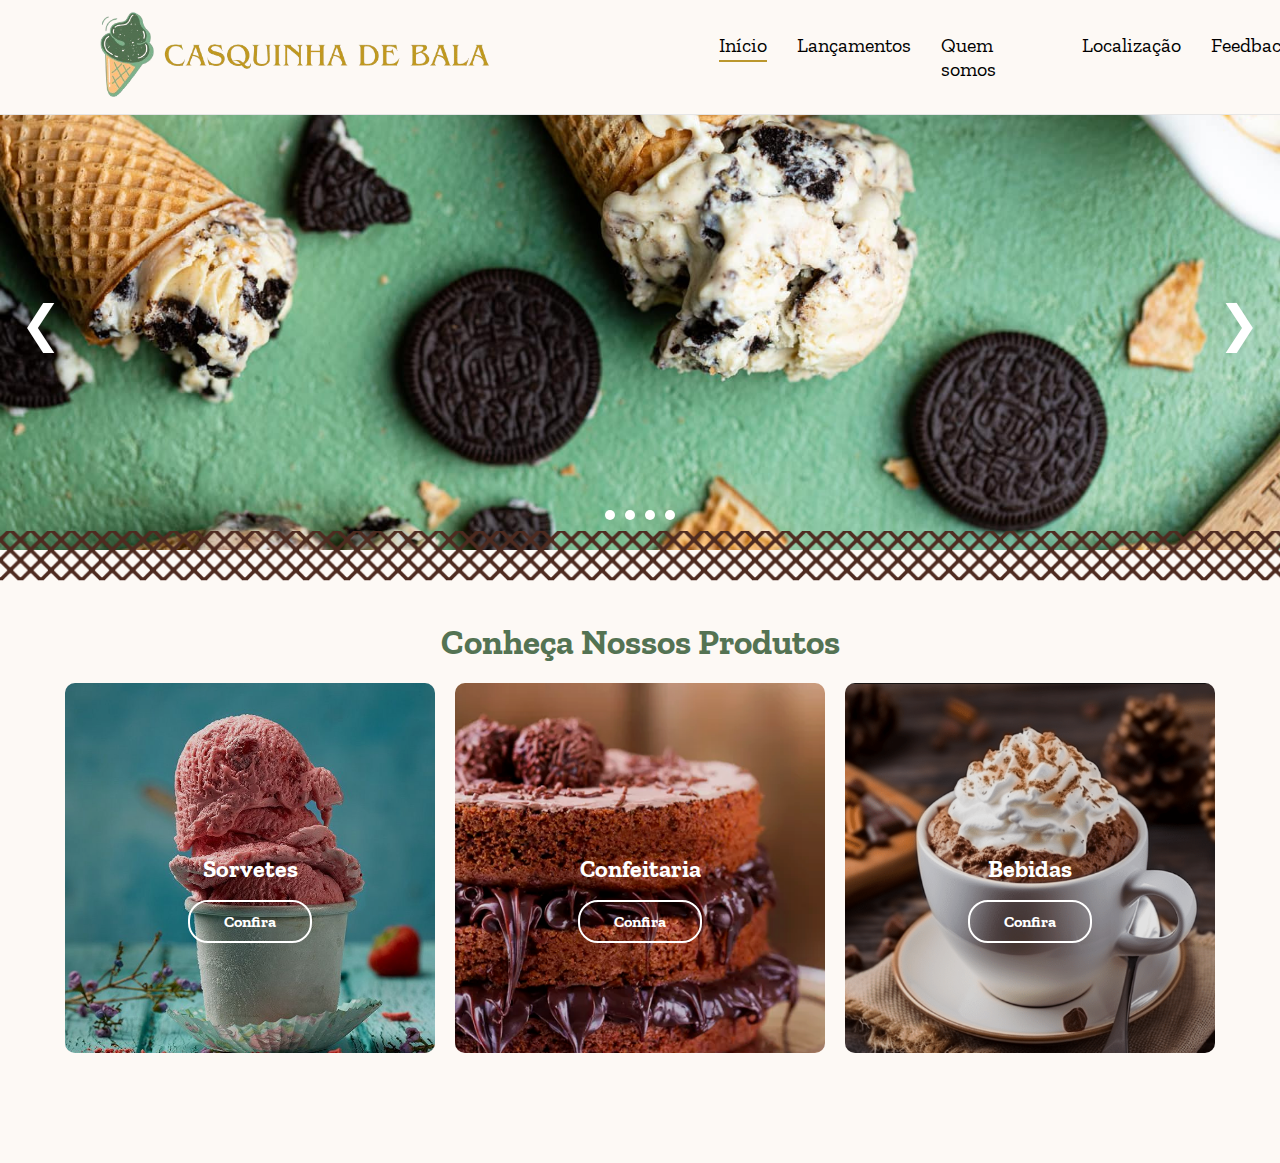
==== index.html @ 581b697e "Fiz uma sessão para nossa página" ====
<!DOCTYPE html>
<html lang="en">
<head>
    <meta charset="UTF-8">
    <meta name="viewport" content="width=device-width, initial-scale=1.0">
    <title>Casquinha de Bala Sorveteria e Confeitaria</title>
    <link rel="stylesheet" href="styles.css">
    <link rel="preconnect" href="https://fonts.googleapis.com">
<link rel="preconnect" href="https://fonts.gstatic.com" crossorigin>
<link href="https://fonts.googleapis.com/css2?family=Alfa+Slab+One&family=Spicy+Rice&display=swap" rel="stylesheet">
<link rel="preconnect" href="https://fonts.googleapis.com">
<link rel="preconnect" href="https://fonts.gstatic.com" crossorigin>
<link href="https://fonts.googleapis.com/css2?family=Zilla+Slab:ital,wght@0,300;0,400;0,500;0,600;0,700;1,300;1,400;1,500;1,600;1,700&display=swap" rel="stylesheet">
<link rel="icon" href="./Imagens/Logo/Logo.png" type="image/x-icon">
</head>
<body>
    <header class="header">
        <a href="index.html" class="logo">
            <img src="./Imagens/Header/LogoHeader.png" alt="Logo da Loja">
        </a>
        <div class="nav-container">
            <ul class="nav-bar">
                <li><a href="index.html">Início</a></li>
                <li><a href="#">Lançamentos</a></li>
                <li><a href="#">Quem somos</a></li>
                <li><a href="#">Localização</a></li>
                <li><a href="#">Feedbacks</a></li>
            </ul>
        </div>
    </header>
    <main>
        <section class="carousel-container">
            <button class="carousel-button prev">&#10094;</button>
            <div class="carousel">
                <div class="carousel-slides">
                    <a href="pagina1.html" class="carousel-slide">
                        <img src="./Imagens/Carrosel/Slide1.png" alt="Promoção 1">
                    </a>
                    <a href="pagina2.html" class="carousel-slide">
                        <img src="./Imagens/Carrosel/Slide2.jpg" alt="Promoção 2">
                    </a>
                    <a href="pagina3.html" class="carousel-slide">
                        <img src="./Imagens/Carrosel/Slide3.jpg" alt="Promoção 3">
                    </a>
                    <a href="pagina4.html" class="carousel-slide">
                        <img src="./Imagens/Carrosel/Slide4.jpg" alt="Promoção 4">
                    </a>
                </div>
            </div>
            <button class="carousel-button next">&#10095;</button>
            <div class="carousel-indicators">
                <span class="indicator" data-slide="0"></span>
                <span class="indicator" data-slide="1"></span>
                <span class="indicator" data-slide="2"></span>
                <span class="indicator" data-slide="3"></span>
            </div>
        </section>
        <div class="overlay-image">
            <img src="./Imagens/Carrosel/ShapeCarrosel.png" alt="Imagem sobreposta">
        </div>
        <section class="products-section">
            <h2>Conheça Nossos Produtos</h2>
            <div class="products-container">
                <div class="product-item">
                    <img src="./Imagens/Produtos/Sorvetes.jpg" alt="Produto 1">
                    <div class="product-text">Sorvetes</div>
                    <a href="#" class="product-button">Confira</a>
                </div>
                <div class="product-item">
                    <img src="./Imagens/Produtos/Confeitaria.png" alt="Produto 2">
                    <div class="product-text">Confeitaria</div>
                    <a href="#" class="product-button">Confira</a>
                </div>
                <div class="product-item">
                    <img src="./Imagens/Produtos/Bebidas.png" alt="Produto 3">
                    <div class="product-text">Bebidas</div>
                    <a href="#" class="product-button">Confira</a>
                </div>
            </div>
        </section>
    </main>
    <script src="script.js"></script>
</body>
</html>
---- styles.css ----
body {
    margin: 0;
    background-color: #FDF9F5;
}

.header {
    display: flex;
    align-items: center;
    padding: 10px 20px;
    background-color: #FDF9F5;
    position: fixed;
    top: 0;
    left: 0;
    width: 100%;
    z-index: 1000;
    border-bottom:solid #e6e6e6 1px;
}

.header .logo {
    flex: 0 0 auto;
    margin-left: 80px;
}

.header .logo img {
    height: 90px;
    width: auto;
}

.nav-container {
    flex: 1;
    display: flex;
    margin-left: 200px;
}

.nav-bar {
    display: flex;
    list-style: none;
    margin: 0;
    padding: 0;
}

.nav-bar li {
    margin-left: 30px;
    position: relative;
}

.nav-bar a {
    color: #000000;
    text-decoration: none;
    font-size: 20px;
    position: relative;
    font-family: "Zilla Slab", serif;
    font-weight: 400;
}

.nav-bar a::after {
    content: '';
    display: block;
    width: 100%;
    height: 2px;
    background-color:#bb972d;
    position: absolute;
    bottom: -5px;
    left: 0;
    transform: scaleX(0);
    transition: transform 0.3s ease-in-out;
    
}

.nav-bar a:hover::after {
    transform: scaleX(1);
}

.nav-bar a.active::after {
    transform: scaleX(1);
}
.carousel-container {
    position: relative;
    width: 100vw;
    max-width: 100%;
    overflow: hidden;
    margin-top: 20px;
    height: 530px;
}

.carousel {
    width: 100%;
    height: 100%;
    position: relative;
    overflow: hidden;
}

.carousel-slides {
    display: flex;
    transition: transform 0.5s ease-in-out;
    height: 100%;
}

.carousel-slide {
    flex: 0 0 100%;
    height: 100%;
    position: relative;
}

.carousel-slide img {
    width: 100%;
    height: 100%;
    object-fit: cover;
    display: block;
}

.carousel-button {
    position: absolute;
    top: 50%;
    background-color: rgba(0, 0, 0, 0.0);
    color: white;
    border: none;
    padding: 10px;
    cursor: pointer;
    font-size: 50px;
    z-index: 10;
}

.prev {
    left: 10px;
}

.next {
    right: 10px;
}

.carousel-indicators {
    position: absolute;
    bottom: 30px;
    left: 50%;
    transform: translateX(-50%);
    display: flex;
    gap: 10px;
}

.indicator {
    display: inline-block;
    width: 10px;
    height: 10px;
    background-color: #ffffff;
    border-radius: 50%;
    cursor: pointer;
}

.indicator.active {
    background-color: #717171;
}

.overlay-image {
    position: relative;
    margin-top: -19px;
    height: 50px;
    max-height: 100%;
    overflow: hidden;
    z-index: 5;
}

.overlay-image img {
    width: auto;
    height: 100%;
    object-fit: cover;
}

.products-section {
    text-align: center;
    font-family: "Zilla Slab", serif;
    font-weight: 700;
    color: #547353;
}

.products-section h2 {
    font-size: 35px;
    margin-bottom: 20px;
    margin-top: 40px;
}

.products-container {
    display: flex;
    justify-content: center;
    gap: 20px;
    margin-bottom: 110px;
}

.product-item {
    position: relative;
    width: 370px;
    height: 370px;
    border-radius: 10px;
    overflow: hidden;
}

.product-item img {
    width: 100%;
    height: 100%;
    object-fit: cover;
}

.product-text {
    position: absolute;
    top: 0;
    left: 0;
    right: 0;
    bottom: 0px;
    display: flex;
    align-items: center;
    justify-content: center;
    color: #fff;
    background: rgba(0, 0, 0, 0.1);
    font-size: 24px;
    text-align: center;
}

.product-button {
    position: absolute;
    bottom: 110px;
    left: 50%;
    transform: translateX(-50%);
    display: block;
    width: 100px;
    padding: 10px;
    border: 2px solid #fff;
    border-radius: 20px;
    color: #fff;
    background: transparent;
    text-align: center;
    text-decoration: none;
}
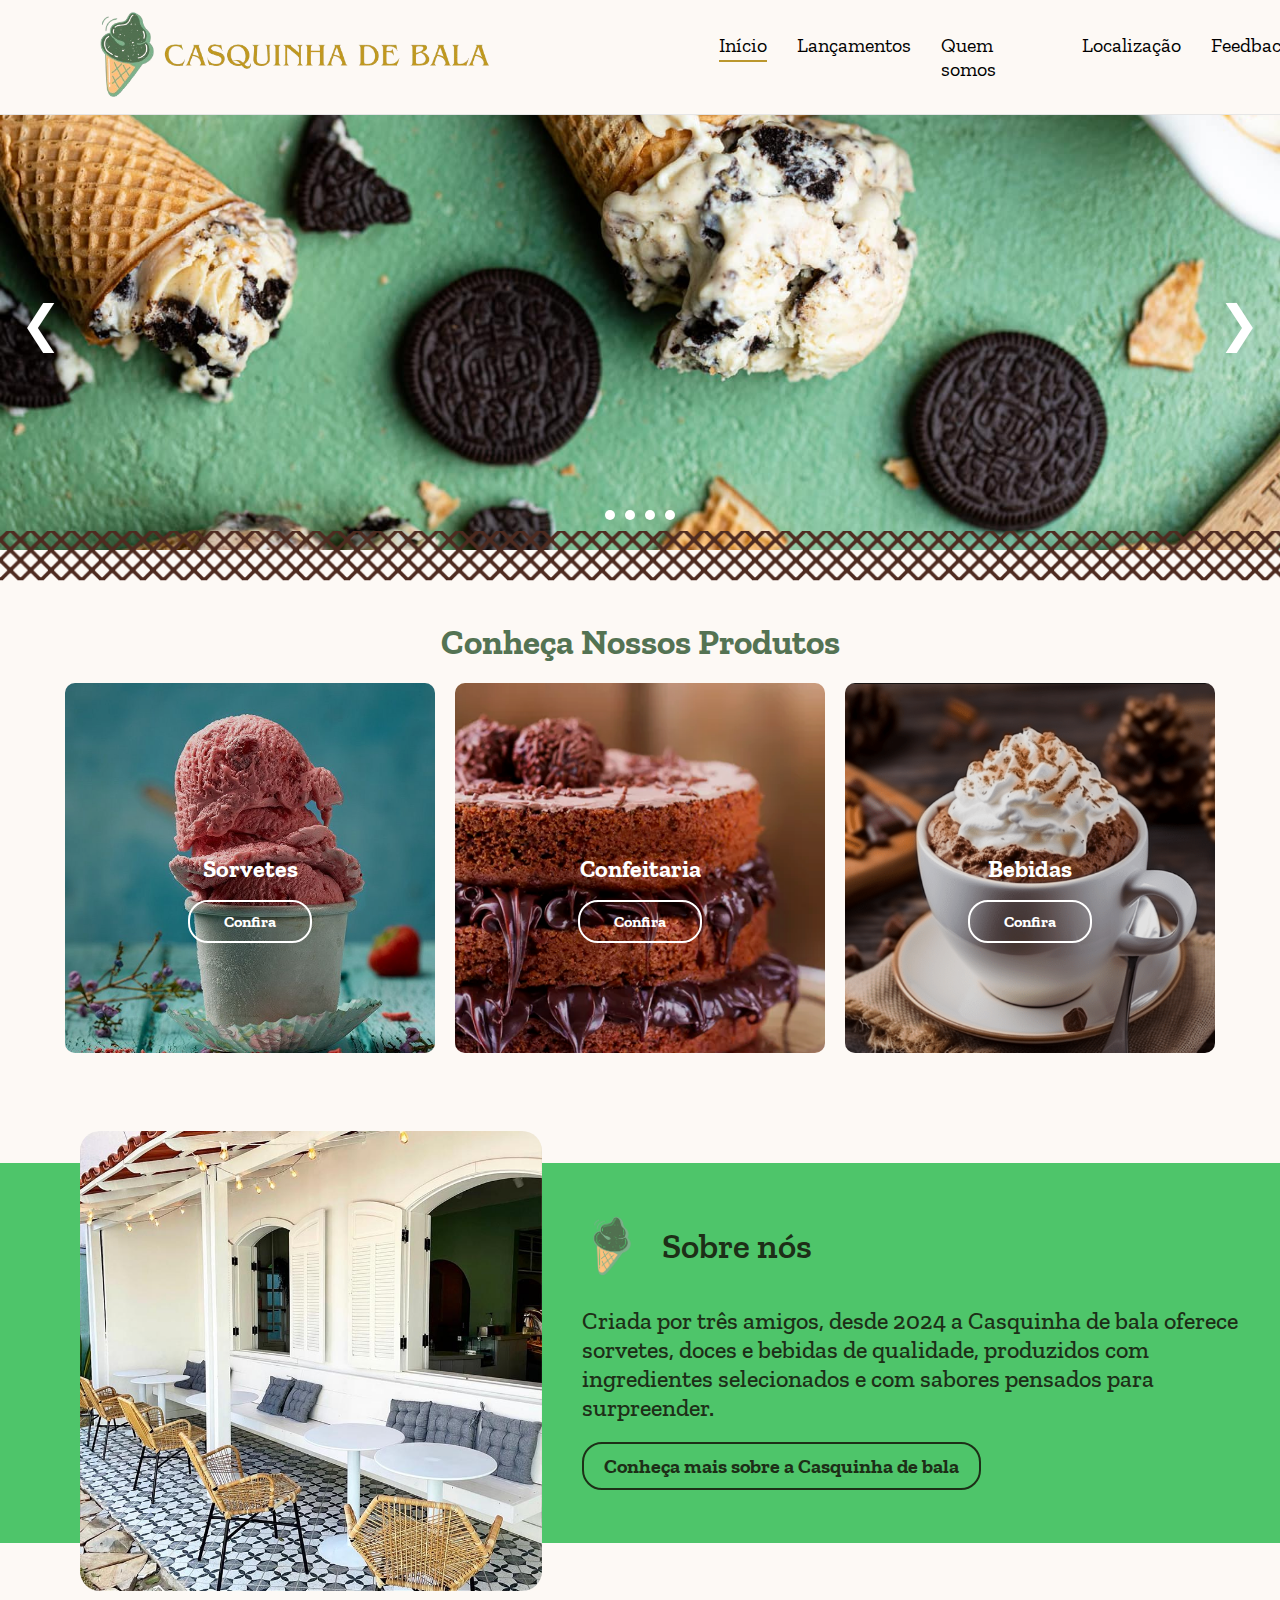
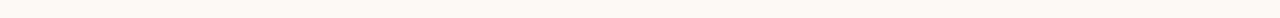
==== commit d3147531: "Seção sobre a loja" ====
--- a/index.html
+++ b/index.html
@@ -78,6 +78,21 @@
                 </div>
             </div>
         </section>
+        <section class="about-section">
+            <div class="about-content">
+                <div class="about-image-wrapper">
+                <img src="./Imagens/Sobre Nós/Loja.jpg" alt="Foto da Loja" class="about-image">
+            </div>
+                <div class="about-text">
+                    <div class="about-header">
+                        <img src="./Imagens/Logo/Logo.png" alt="Logo da Loja" class="about-logo">
+                        <h2>Sobre nós</h2>
+                    </div>
+                    <p>Criada por três amigos, desde 2024 a Casquinha de bala oferece sorvetes, doces e bebidas de qualidade, produzidos com ingredientes selecionados e com sabores pensados para surpreender.</p>
+                    <a href="#" class="about-button">Conheça mais sobre a Casquinha de bala</a>
+                </div>
+            </div>
+        </section>
     </main>
     <script src="script.js"></script>
 </body>
--- a/styles.css
+++ b/styles.css
@@ -74,6 +74,7 @@
 .nav-bar a.active::after {
     transform: scaleX(1);
 }
+
 .carousel-container {
     position: relative;
     width: 100vw;
@@ -229,4 +230,81 @@
     background: transparent;
     text-align: center;
     text-decoration: none;
+}
+
+.about-section {
+    background-color: #4ec56a;
+    color: #1d2f17;
+    padding: 40px 20px;
+    display: flex;
+    align-items: center;
+    margin-bottom: 75px;
+}
+
+.about-content {
+    display: flex;
+    align-items: center;
+    width: 100%;
+    height: 300px;
+}
+
+.about-image-wrapper {
+    position: relative;
+    z-index: 1;
+}
+
+.about-image {
+    width: auto;
+    height: 460px;
+    position: relative;
+    margin-right: 40px;
+    transform: translateY(10px);
+    border-radius: 20px;
+    margin-left: 60px;
+}
+
+
+.about-text {
+    max-width: 800px;
+}
+
+.about-header {
+    display: flex;
+    align-items: center;
+    margin-bottom: 20px;
+}
+
+.about-logo {
+    width: 60px;
+    display: block;
+    margin-right: 20px;
+}
+
+.about-text h2 {
+    font-size: 35px;
+    margin: 0;
+    font-family: "Zilla Slab", serif;
+    font-weight: 600;
+}
+
+.about-text p {
+    font-size: 24px;
+    margin-bottom: 20px;
+    margin-top: 30px;
+    font-family: "Zilla Slab", serif;
+    font-weight: 500;
+}
+
+.about-button {
+    display: inline-block;
+    padding: 10px 20px;
+    border: 2px solid #1d2f17;
+    border-radius: 20px;
+    color: #1d2f17;
+    background: transparent;
+    text-align: center;
+    text-decoration: none;
+    font-size: 20px;
+    font-family: "Zilla Slab", serif;
+    font-weight: 700;
 }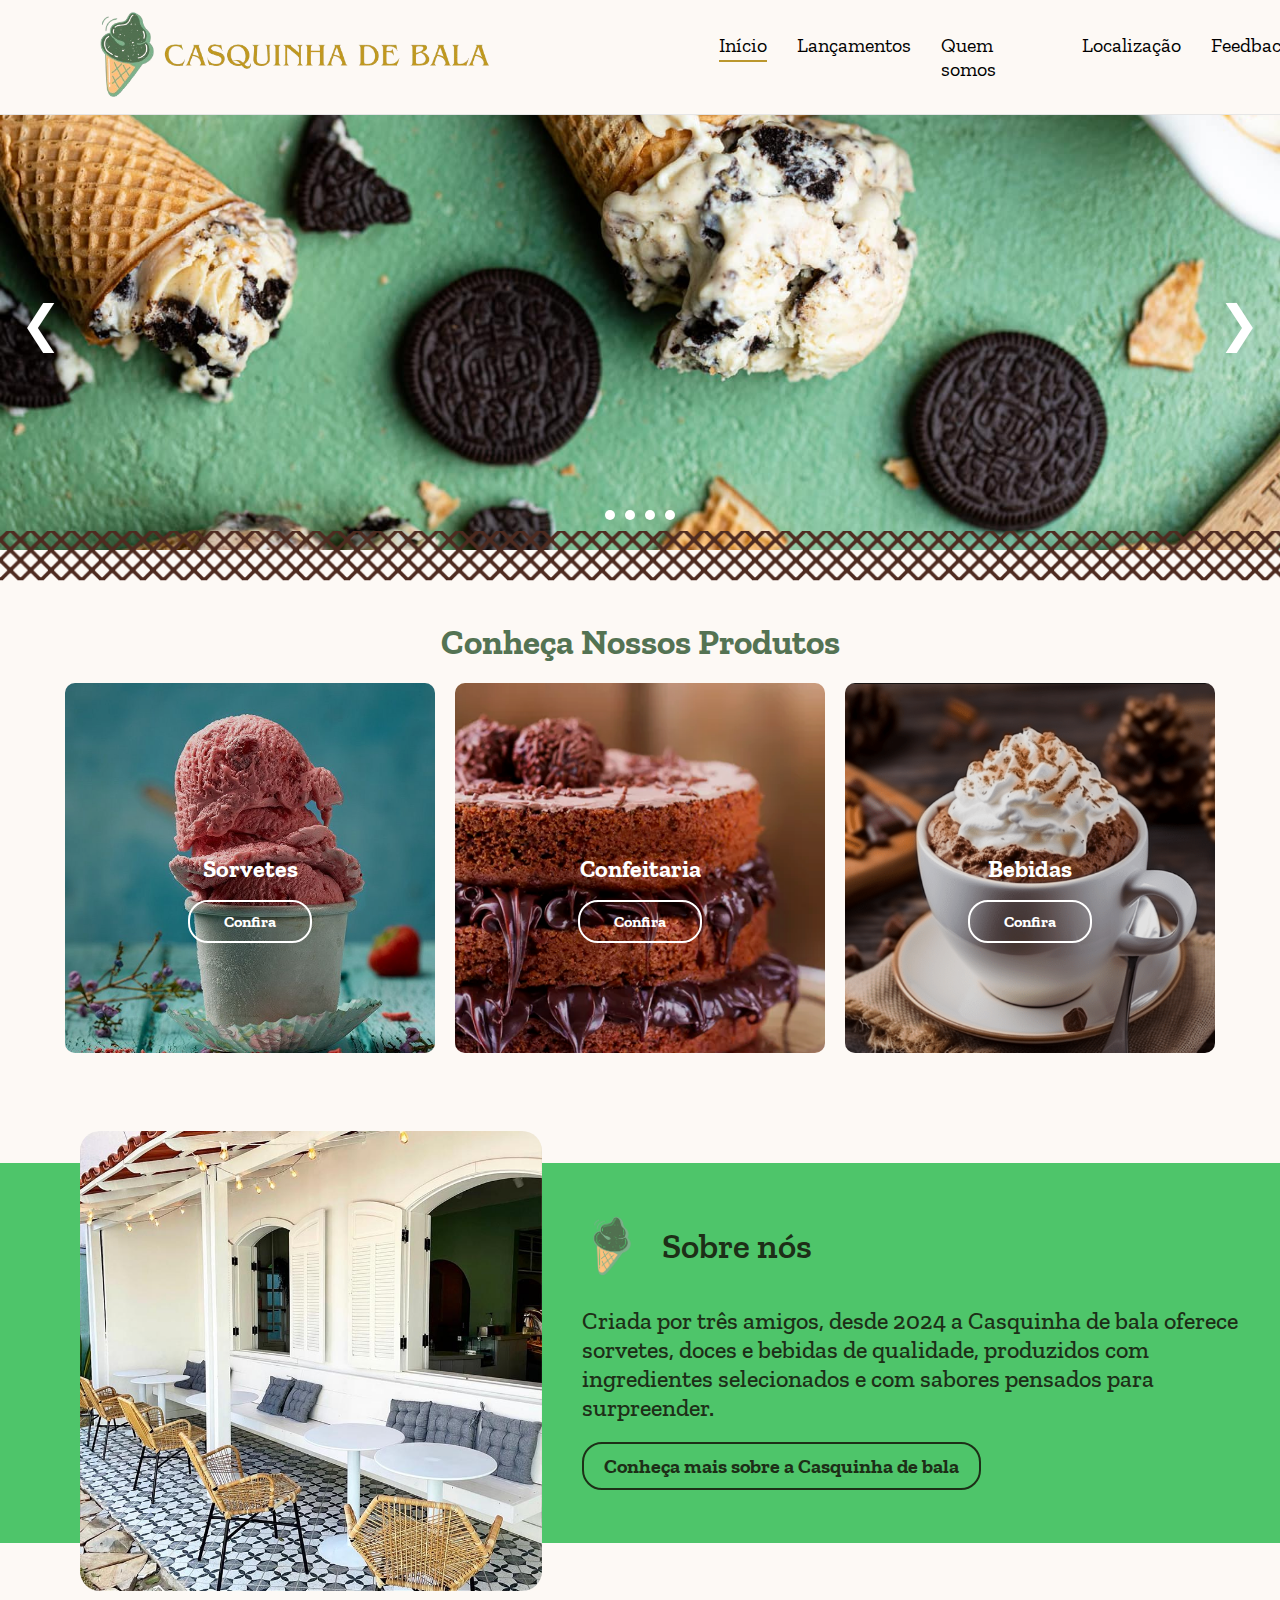
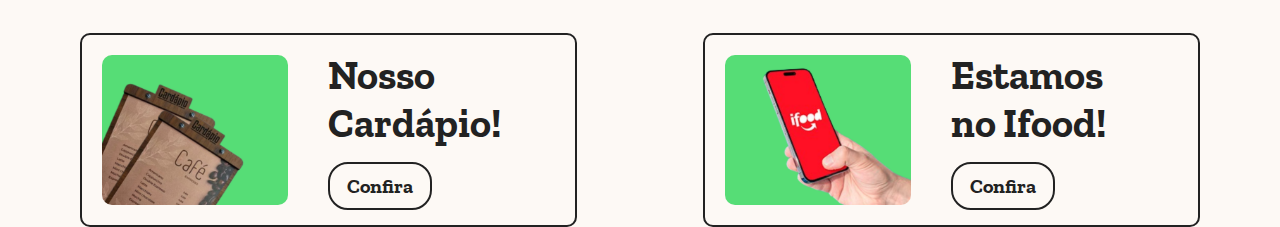
==== commit 831de9b4: "Fiz uma seção de Anúncios" ====
--- a/index.html
+++ b/index.html
@@ -93,6 +93,22 @@
                 </div>
             </div>
         </section>
+        <section class="ads-section">
+            <div class="ad-box">
+                <img src="./Imagens/Anuncios/Cardapio.png" alt="Anúncio 1" class="ad-image">
+                <div class="ad-text">
+                    <h3>Nosso Cardápio!</h3>
+                    <a href="#" class="ad-button">Confira</a>
+                </div>
+            </div>
+            <div class="ad-box">
+                <img src="./Imagens/Anuncios/Ifood.png" alt="Anúncio 2" class="ad-image">
+                <div class="ad-text">
+                    <h3>Estamos no Ifood!</h3>
+                    <a href="https://www.ifood.com.br/" class="ad-button">Confira</a>
+                </div>
+            </div>
+        </section>
     </main>
     <script src="script.js"></script>
 </body>
--- a/styles.css
+++ b/styles.css
@@ -74,7 +74,6 @@
 .nav-bar a.active::after {
     transform: scaleX(1);
 }
-
 .carousel-container {
     position: relative;
     width: 100vw;
@@ -307,4 +306,58 @@
     font-size: 20px;
     font-family: "Zilla Slab", serif;
     font-weight: 700;
+}
+.ads-section {
+    display: flex;
+    justify-content: space-between;
+    margin-left: 80px;
+    margin-right: 80px;
+    margin-top: 90px;
+}
+
+.ad-box {
+    border: 2px solid #222222;
+    border-radius: 10px;
+    overflow: hidden;
+    display: flex;
+    width: 44%;
+    height: 190px;
+}
+
+.ad-image {
+    margin: 20px;
+    border-radius: 10px;
+}
+
+.ad-text {
+    padding: 20px;
+    display: flex;
+    flex-direction: column;
+    justify-content: center;
+    font-family: "Zilla Slab", serif;
+    color: #222222;
+    margin-right: 70px;
+    margin-top: 10px;
+}
+
+.ad-text h3 {
+    margin: 0 0 10px 0;
+    font-size: 40px;
+    font-family: "Zilla Slab", serif;
+}
+
+.ad-button {
+    display: inline-block;
+    padding: 10px 5px;
+    border: 2px solid #222222;
+    border-radius: 20px;
+    color: #222222;
+    text-decoration: none;
+    text-align: center;
+    margin-top: 5px;
+    background-color: transparent;
+    font-size: 20px;
+    font-weight: 700;
+    margin-bottom: 10px;
+    width: 90px;
 }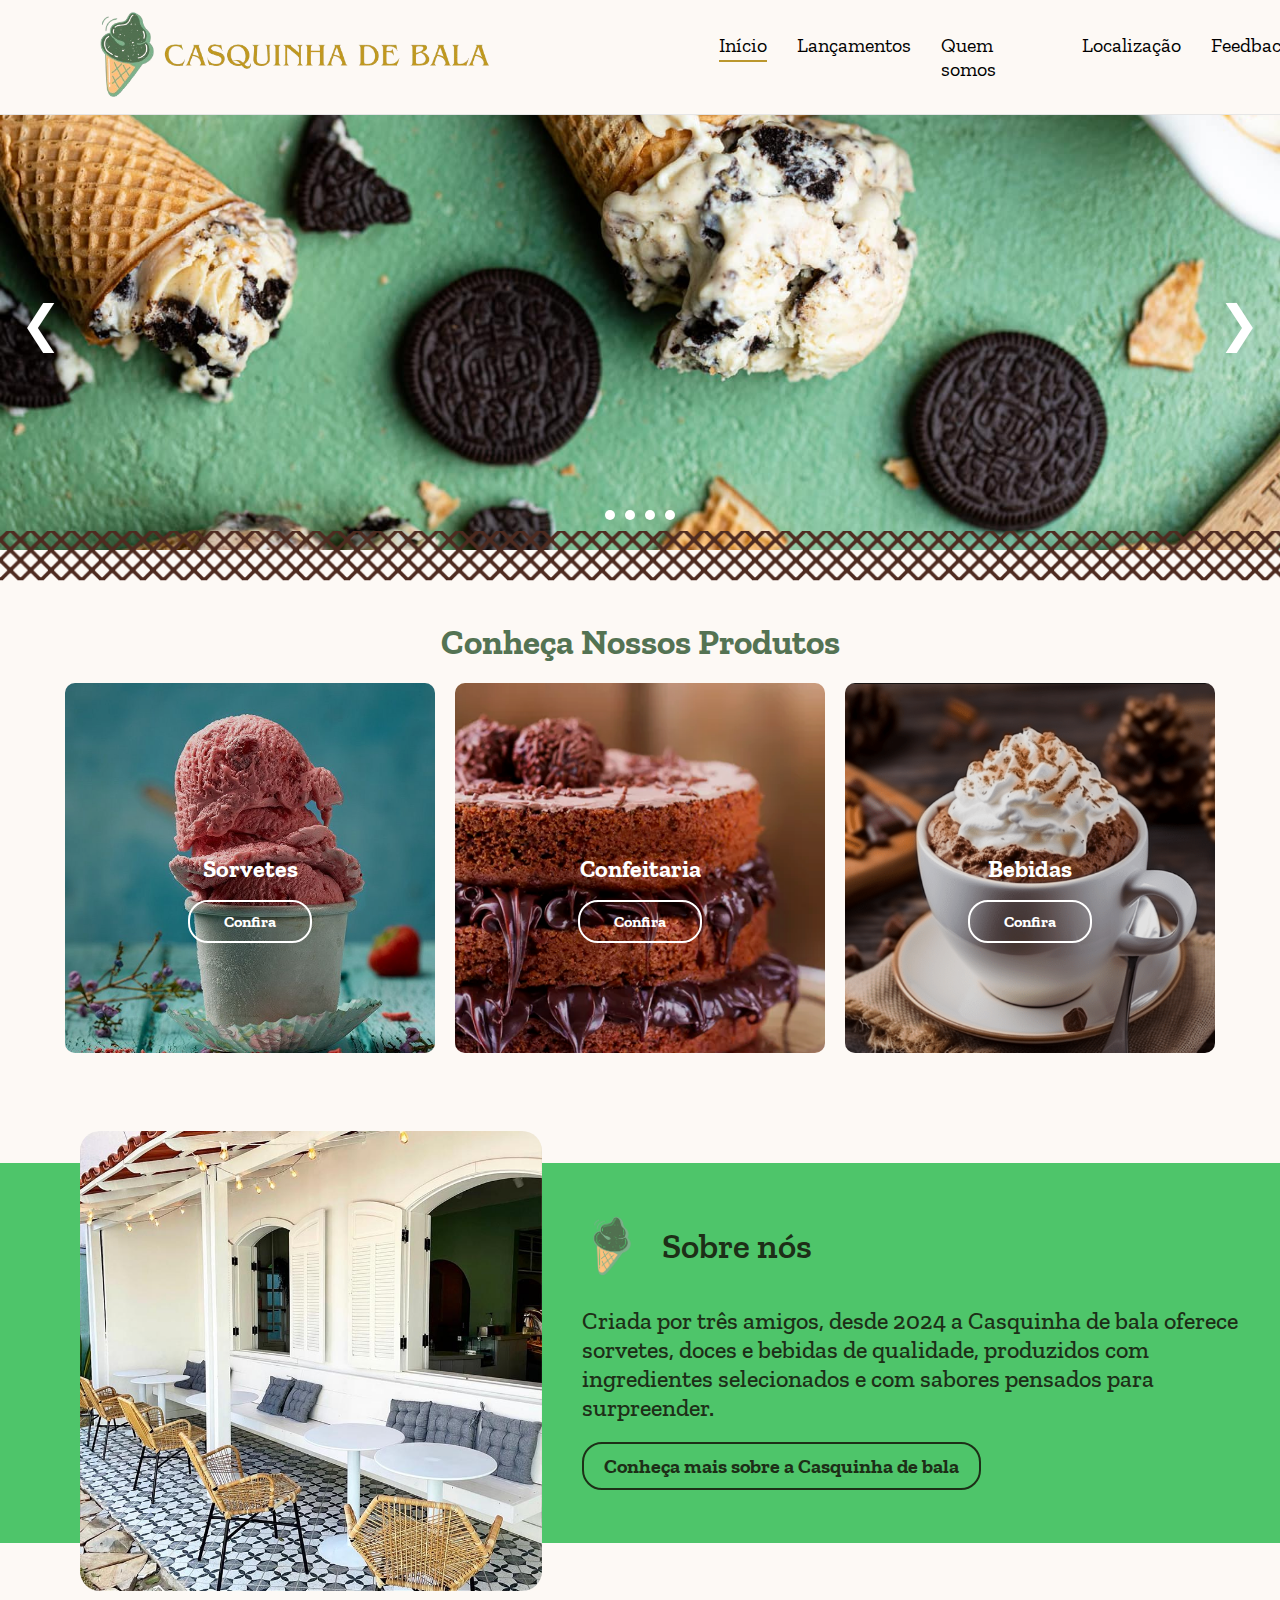
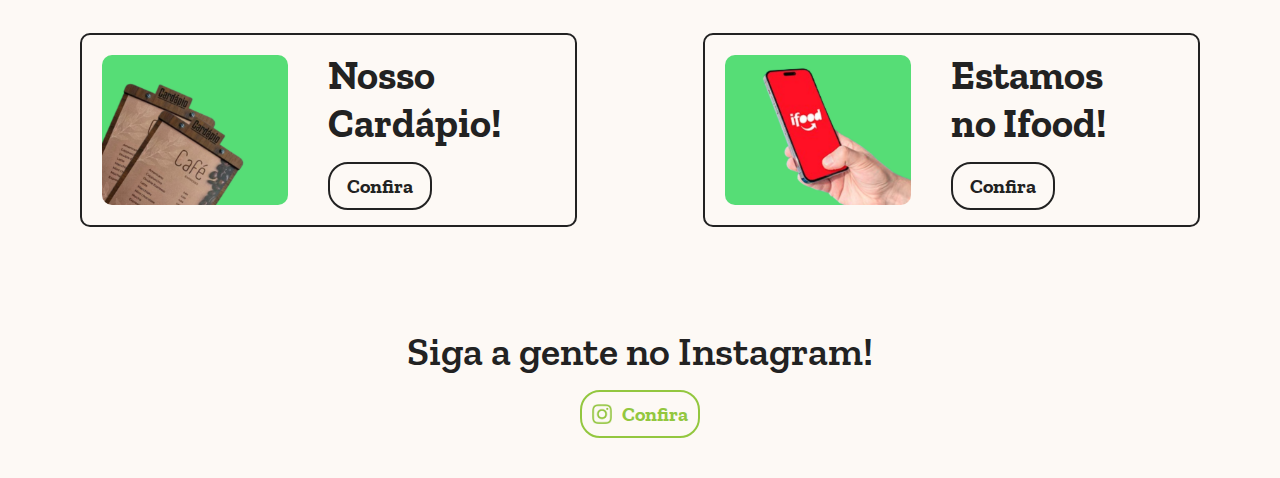
==== commit 90fab16c: "Fiz uma sessão para o Instagram" ====
--- a/index.html
+++ b/index.html
@@ -109,6 +109,13 @@
                 </div>
             </div>
         </section>
+        <section class="instagram-section">
+            <p>Siga a gente no Instagram!</p>
+            <a href="https://www.instagram.com" class="instagram-button">
+                <img src="./Imagens/Instagram/InstagramLogo.png" alt="Instagram">
+                Confira
+            </a>
+        </section>
     </main>
     <script src="script.js"></script>
 </body>
--- a/styles.css
+++ b/styles.css
@@ -360,4 +360,40 @@
     font-weight: 700;
     margin-bottom: 10px;
     width: 90px;
+}
+
+
+.instagram-section {
+    text-align: center;
+    margin: 40px 0;
+    margin-top: 100px;
+}
+
+.instagram-section > p {
+    text-align: center;
+    font-size: 40px;
+    font-family: "Zilla Slab", serif;
+    font-weight: 600;
+    color: #222222;
+    margin-bottom: 15px;
+}
+
+.instagram-button {
+    display: inline-flex;
+    align-items: center;
+    border: 2px solid #93c73f;
+    border-radius: 20px;
+    padding: 10px 10px;
+    color: #93c73f;
+    text-decoration: none;
+    background-color: transparent;
+    font-weight: 700;
+    font-family: "Zilla Slab", serif;
+    font-size: 20px;
+}
+
+.instagram-button img {
+    width: auto;
+    height: 20px;
+    margin-right: 10px;
 }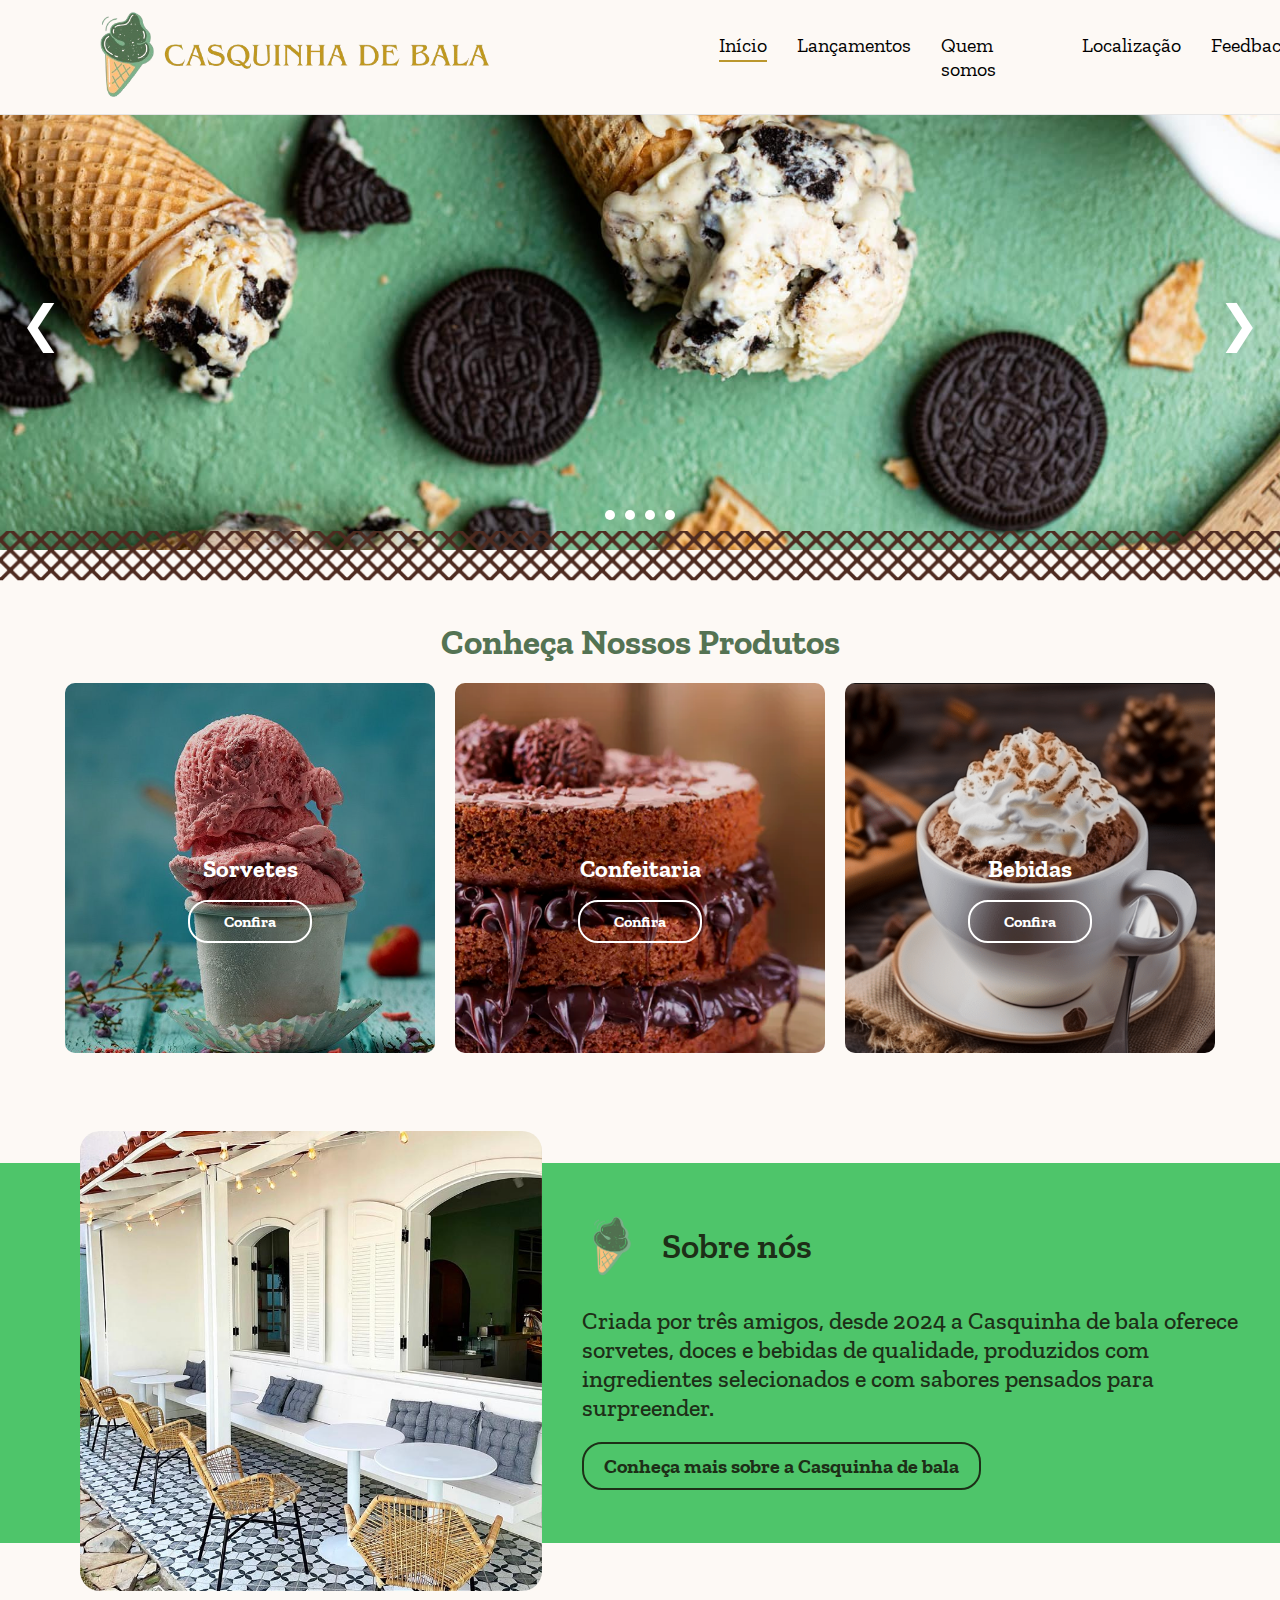
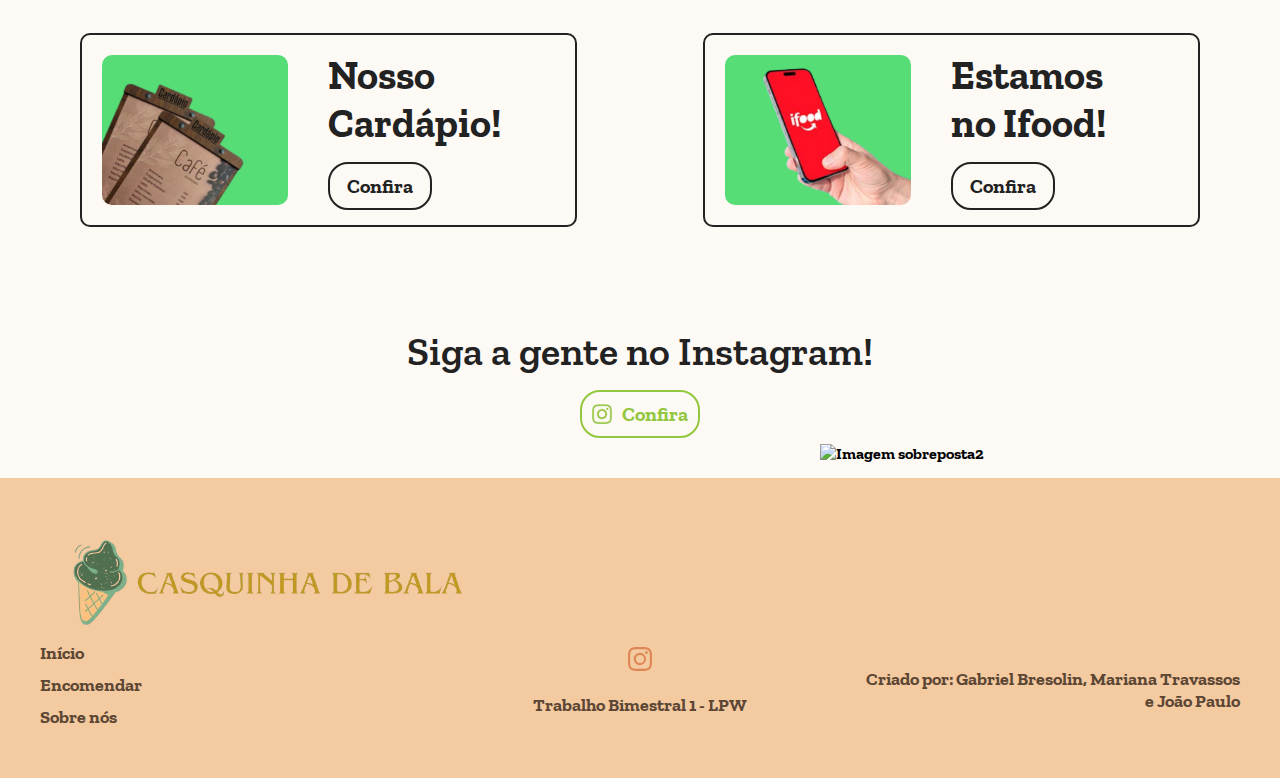
==== commit f43c4bcc: "fiz um rodapé para as páginas" ====
--- a/index.html
+++ b/index.html
@@ -118,5 +118,35 @@
         </section>
     </main>
     <script src="script.js"></script>
+    <footer class="custom-footer">
+        <div class="overlay-image2">
+            <img src="./Imagens/shape-footer.png" alt="Imagem sobreposta2">
+        </div>
+        <div class="logo-footer">
+            <img src="./Imagens/Header/LogoHeader.png">
+        </div>
+        <div class="footer-container">
+            <div class="footer-left">
+                <ul class="footer-nav">
+                    <li><a href="index.html">Início</a></li>
+                    <li><a href="#">Encomendar</a></li>
+                    <li><a href="#">Sobre nós</a></li>
+                </ul>
+            </div>
+            <div class="footer-center">
+                <div class="social-icons">
+                    <a href="https://www.instagram.com"><svg xmlns="http://www.w3.org/2000/svg" width="24" height="24" fill="#de8756"
+                            class="bi bi-instagram" viewBox="0 0 16 16">
+                            <path
+                                d="M8 0C5.829 0 5.556.01 4.703.048 3.85.088 3.269.222 2.76.42a3.9 3.9 0 0 0-1.417.923A3.9 3.9 0 0 0 .42 2.76C.222 3.268.087 3.85.048 4.7.01 5.555 0 5.827 0 8.001c0 2.172.01 2.444.048 3.297.04.852.174 1.433.372 1.942.205.526.478.972.923 1.417.444.445.89.719 1.416.923.51.198 1.09.333 1.942.372C5.555 15.99 5.827 16 8 16s2.444-.01 3.298-.048c.851-.04 1.434-.174 1.943-.372a3.9 3.9 0 0 0 1.416-.923c.445-.445.718-.891.923-1.417.197-.509.332-1.09.372-1.942C15.99 10.445 16 10.173 16 8s-.01-2.445-.048-3.299c-.04-.851-.175-1.433-.372-1.941a3.9 3.9 0 0 0-.923-1.417A3.9 3.9 0 0 0 13.24.42c-.51-.198-1.092-.333-1.943-.372C10.443.01 10.172 0 7.998 0zm-.717 1.442h.718c2.136 0 2.389.007 3.232.046.78.035 1.204.166 1.486.275.373.145.64.319.92.599s.453.546.598.92c.11.281.24.705.275 1.485.039.843.047 1.096.047 3.231s-.008 2.389-.047 3.232c-.035.78-.166 1.203-.275 1.485a2.5 2.5 0 0 1-.599.919c-.28.28-.546.453-.92.598-.28.11-.704.24-1.485.276-.843.038-1.096.047-3.232.047s-2.39-.009-3.233-.047c-.78-.036-1.203-.166-1.485-.276a2.5 2.5 0 0 1-.92-.598 2.5 2.5 0 0 1-.6-.92c-.109-.281-.24-.705-.275-1.485-.038-.843-.046-1.096-.046-3.233s.008-2.388.046-3.231c.036-.78.166-1.204.276-1.486.145-.373.319-.64.599-.92s.546-.453.92-.598c.282-.11.705-.24 1.485-.276.738-.034 1.024-.044 2.515-.045zm4.988 1.328a.96.96 0 1 0 0 1.92.96.96 0 0 0 0-1.92m-4.27 1.122a4.109 4.109 0 1 0 0 8.217 4.109 4.109 0 0 0 0-8.217m0 1.441a2.667 2.667 0 1 1 0 5.334 2.667 2.667 0 0 1 0-5.334" />
+                        </svg></a>
+                </div>
+                <p>Trabalho Bimestral 1 - LPW</p>
+            </div>
+            <div class="footer-right">
+                <p class="criadores">Criado por: Gabriel Bresolin, Mariana Travassos e João Paulo</p>
+            </div>
+        </div>
+    </footer>
 </body>
 </html>--- a/styles.css
+++ b/styles.css
@@ -396,4 +396,89 @@
     width: auto;
     height: 20px;
     margin-right: 10px;
+}
+
+.overlay-image2 {
+    position: absolute;
+    margin-top: -74px;
+    margin-left: 800px;
+    height: 80px;
+    max-height: 100%;
+    overflow: hidden;
+    z-index: 5;
+}
+
+.custom-footer {
+background-color: #F4CAA0;
+padding: 40px 20px;
+font-family: "Zilla Slab", serif;
+font-weight: 700;
+}
+
+.logo-footer img {
+width: auto;
+height: 90px;
+margin-left: 53px;
+margin-bottom: 10px;
+margin-top: 20px;
+}
+
+.footer-container {
+display: flex;
+justify-content: space-between;
+align-items: center;
+max-width: 1200px;
+margin: 0 auto;
+}
+
+.footer-left {
+flex: 1;
+margin-left: 0px;
+}
+
+.footer-center {
+flex: 1;
+text-align: center;
+font-size: 18px;
+color:#5C4634 ;
+}
+
+.footer-right {
+flex: 1;
+text-align: right;
+}
+
+.footer-nav {
+list-style: none;
+padding: 0;
+margin: 0;
+}
+
+.footer-nav li {
+margin-bottom: 10px;
+}
+
+.footer-nav a {
+text-decoration: none;
+color: #5C4634;
+font-weight: bold;
+font-size: 18px;
+}
+
+.social-icons {
+display: flex;
+justify-content: center;
+gap: 20px;
+margin-bottom: 10px;
+}
+
+.social-icons img {
+width: 20px;
+}
+
+.footer-right .criadores {
+color: #5C4634;
+font-weight: bold;
+font-size: 18px;
+margin-left: 20px;
 }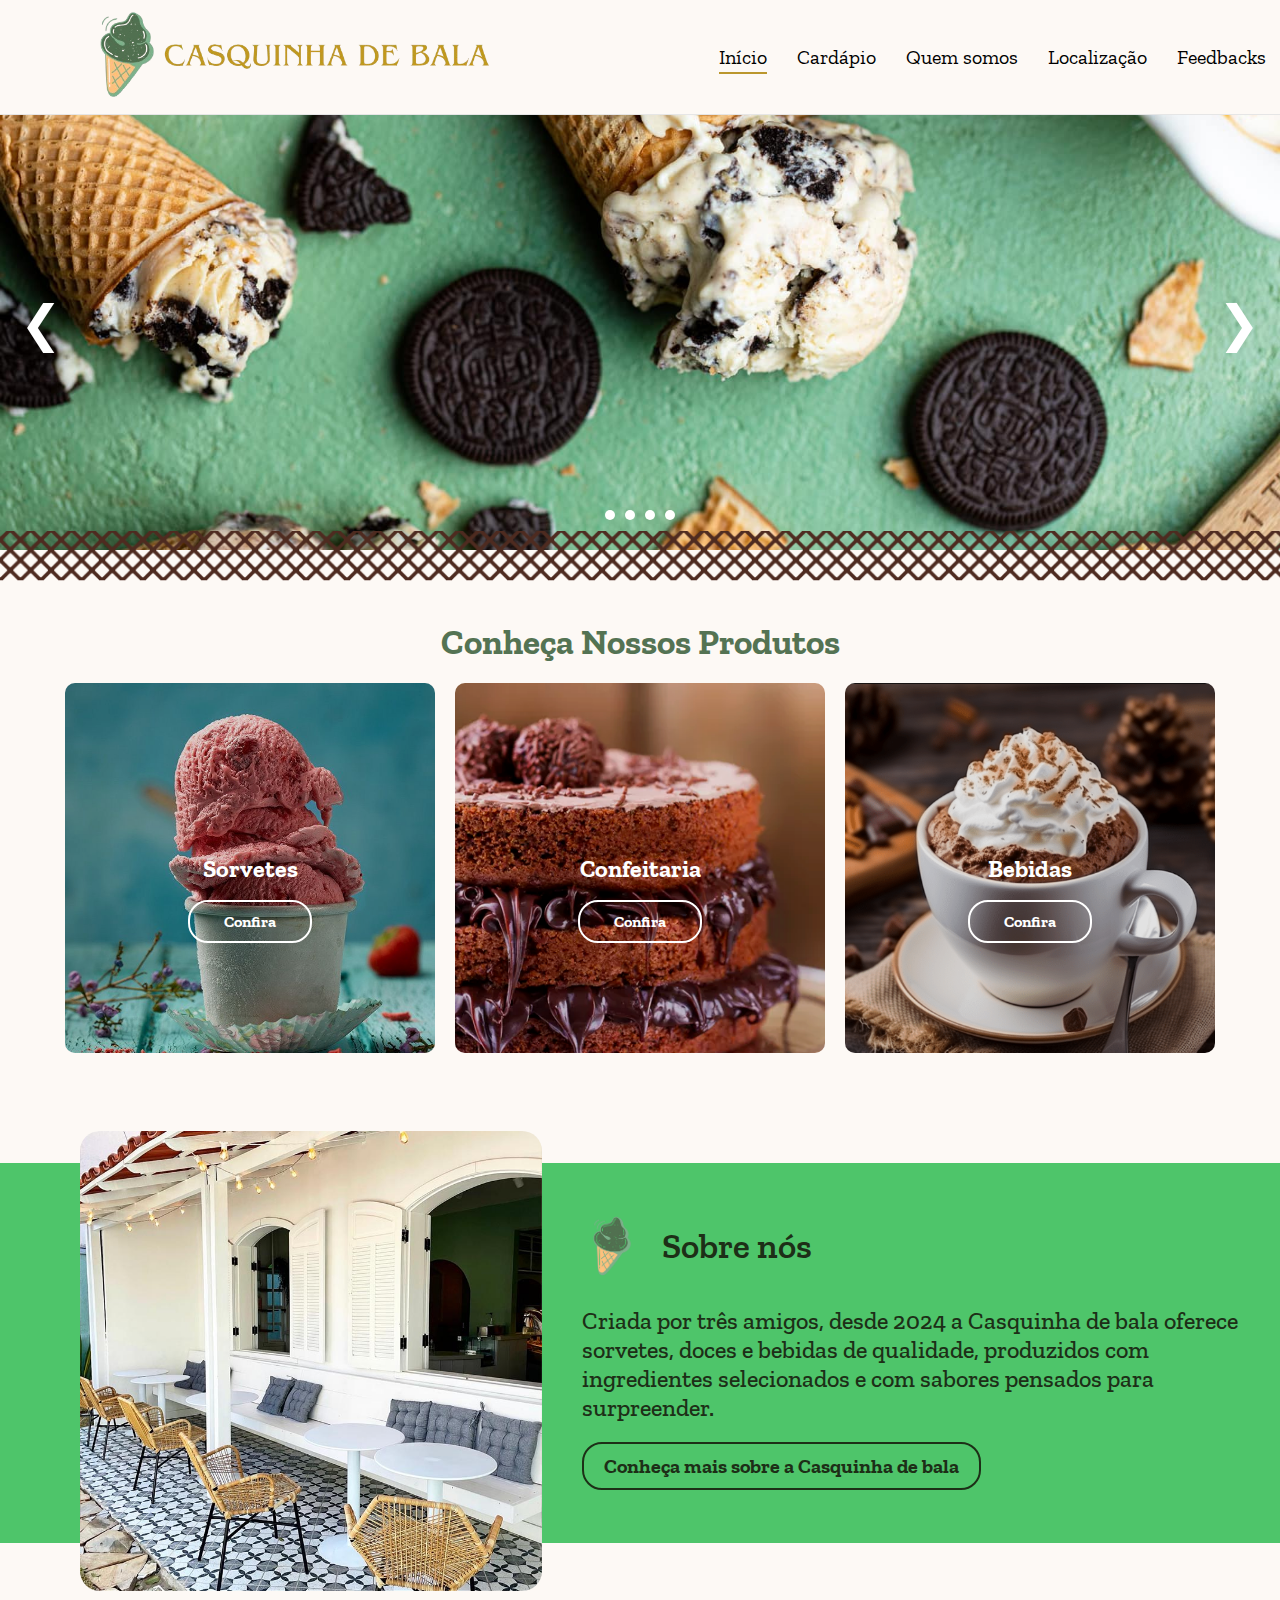
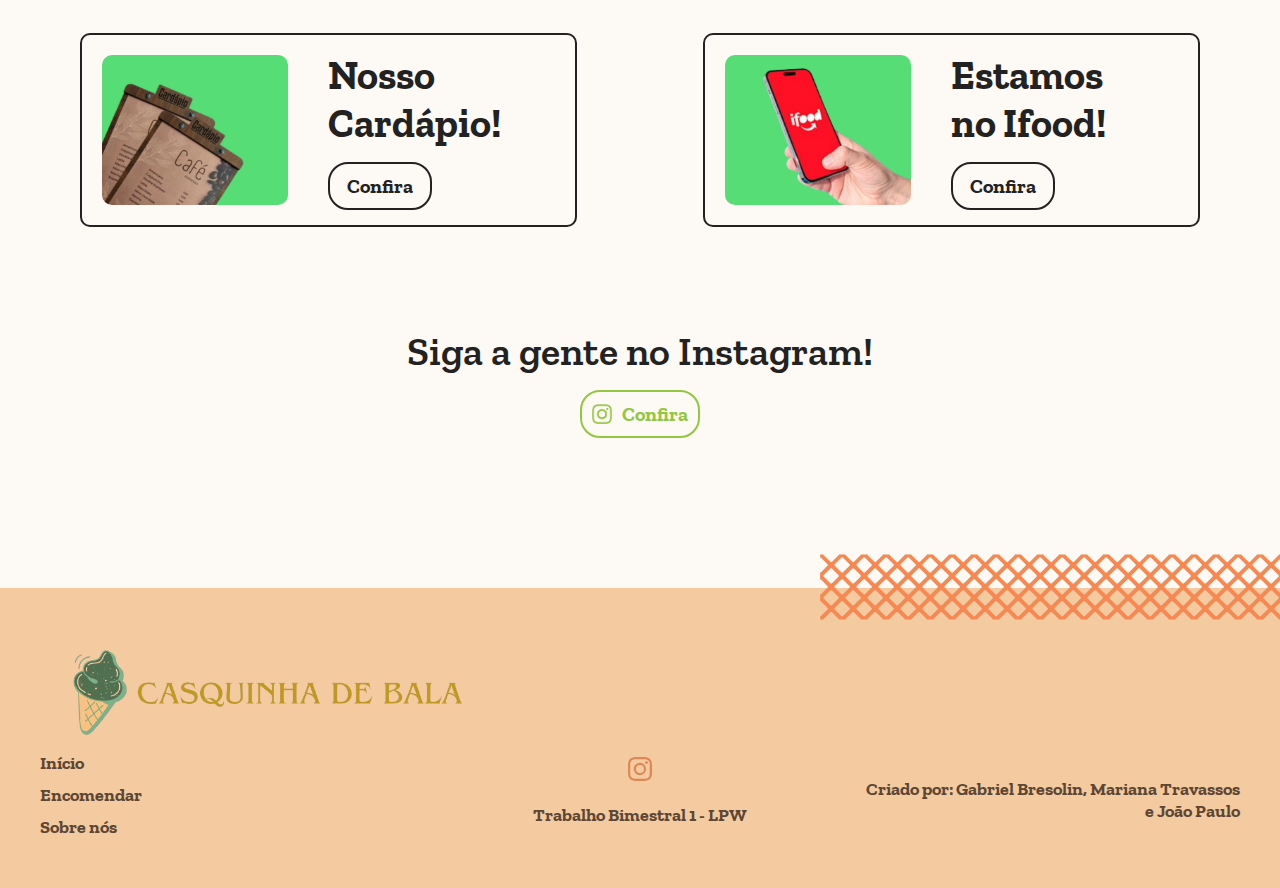
==== commit 40bd8a75: "fiz alguns ajustes no index" ====
--- a/index.html
+++ b/index.html
@@ -20,11 +20,11 @@
         </a>
         <div class="nav-container">
             <ul class="nav-bar">
-                <li><a href="index.html">Início</a></li>
-                <li><a href="#">Lançamentos</a></li>
-                <li><a href="#">Quem somos</a></li>
-                <li><a href="#">Localização</a></li>
-                <li><a href="#">Feedbacks</a></li>
+                <li><a id="atual" href="index.html">Início</a></li>
+                <li><a href="cardapio.html">Cardápio</a></li>
+                <li><a href="quemsomos.html">Quem somos</a></li>
+                <li><a href="localização.html">Localização</a></li>
+                <li><a href="feedbacks.html">Feedbacks</a></li>
             </ul>
         </div>
     </header>
@@ -117,10 +117,9 @@
             </a>
         </section>
     </main>
-    <script src="script.js"></script>
     <footer class="custom-footer">
         <div class="overlay-image2">
-            <img src="./Imagens/shape-footer.png" alt="Imagem sobreposta2">
+            <img src="./Imagens/Footer/ShapeFooter.png" alt="Imagem sobreposta2">
         </div>
         <div class="logo-footer">
             <img src="./Imagens/Header/LogoHeader.png">
@@ -129,8 +128,8 @@
             <div class="footer-left">
                 <ul class="footer-nav">
                     <li><a href="index.html">Início</a></li>
-                    <li><a href="#">Encomendar</a></li>
-                    <li><a href="#">Sobre nós</a></li>
+                    <li><a href="https://www.ifood.com.br/">Encomendar</a></li>
+                    <li><a href="quemsomos.html">Sobre nós</a></li>
                 </ul>
             </div>
             <div class="footer-center">
@@ -148,5 +147,6 @@
             </div>
         </div>
     </footer>
+    <script src="script.js"></script>
 </body>
 </html>--- a/styles.css
+++ b/styles.css
@@ -42,6 +42,10 @@
 .nav-bar li {
     margin-left: 30px;
     position: relative;
+}
+
+.nav-bar > #atual {
+    color: red;
 }
 
 .nav-bar a {
@@ -413,6 +417,7 @@
 padding: 40px 20px;
 font-family: "Zilla Slab", serif;
 font-weight: 700;
+margin-top: 150px;
 }
 
 .logo-footer img {
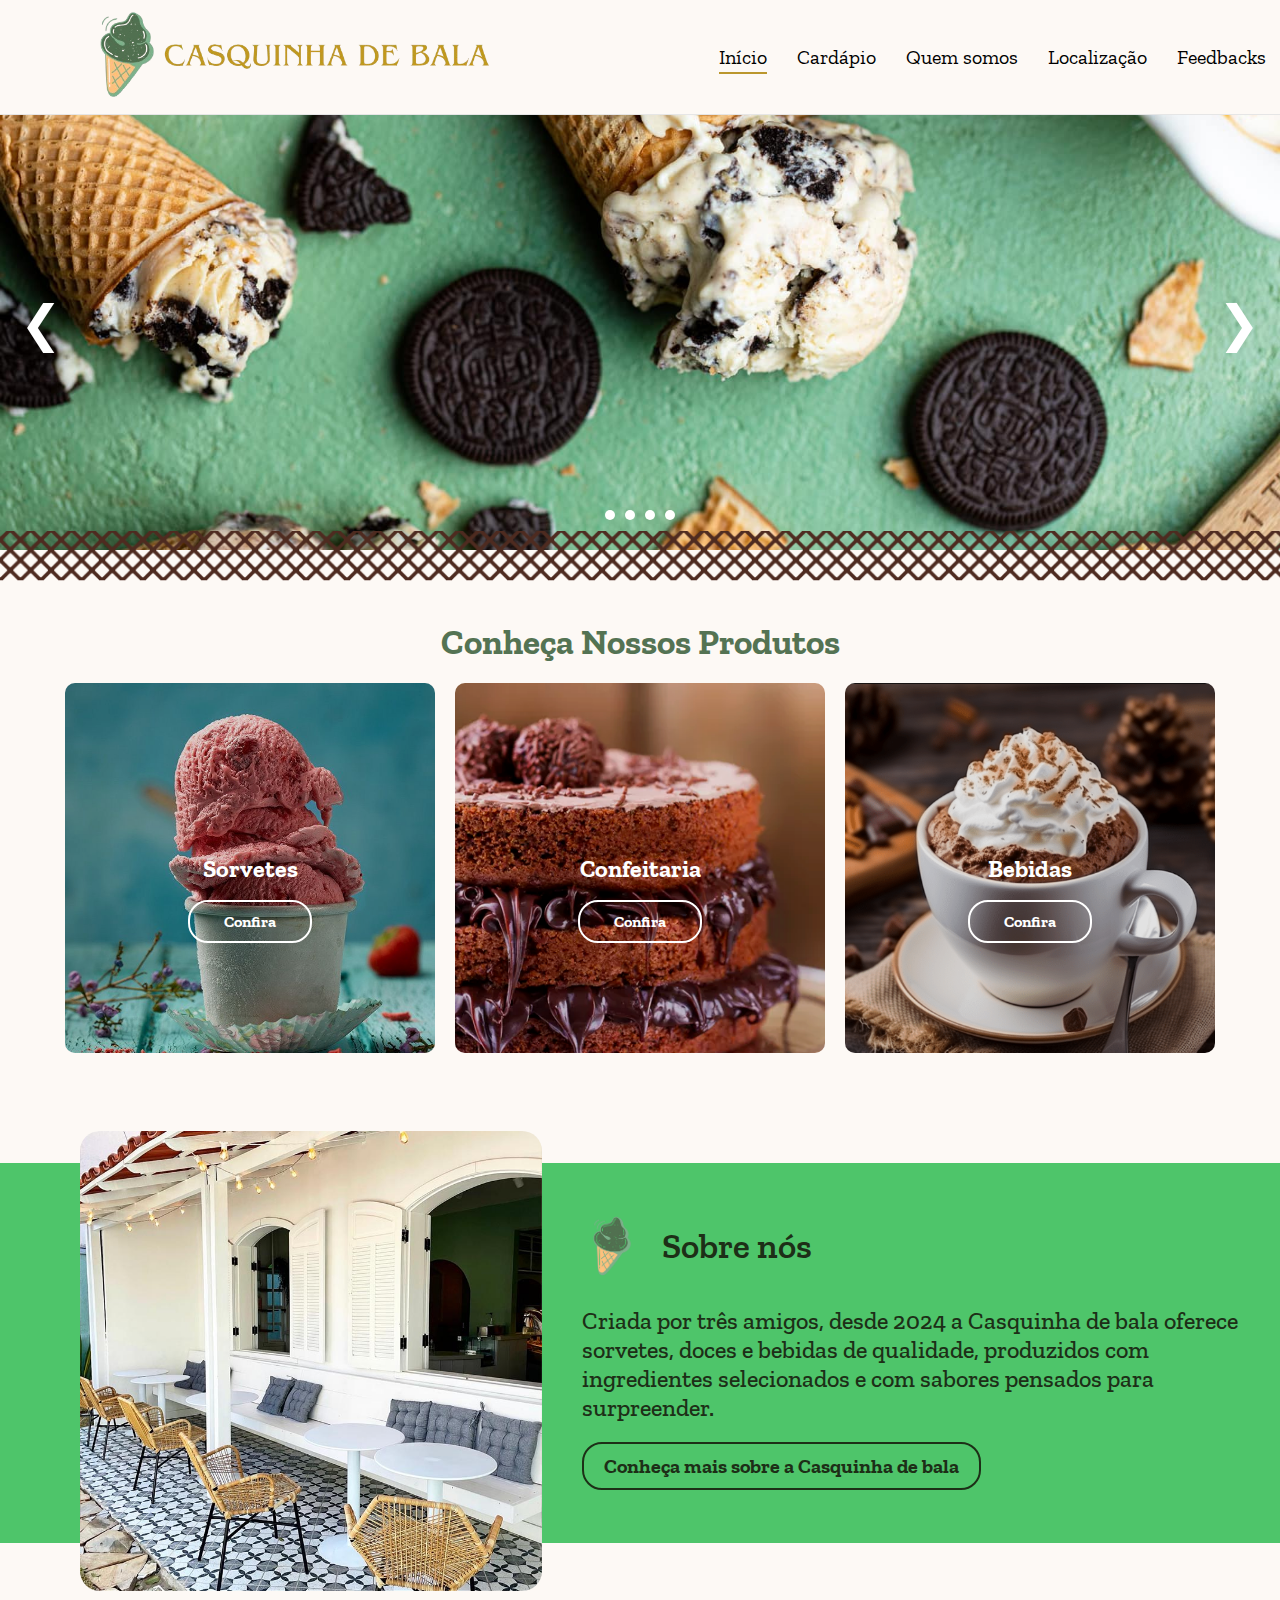
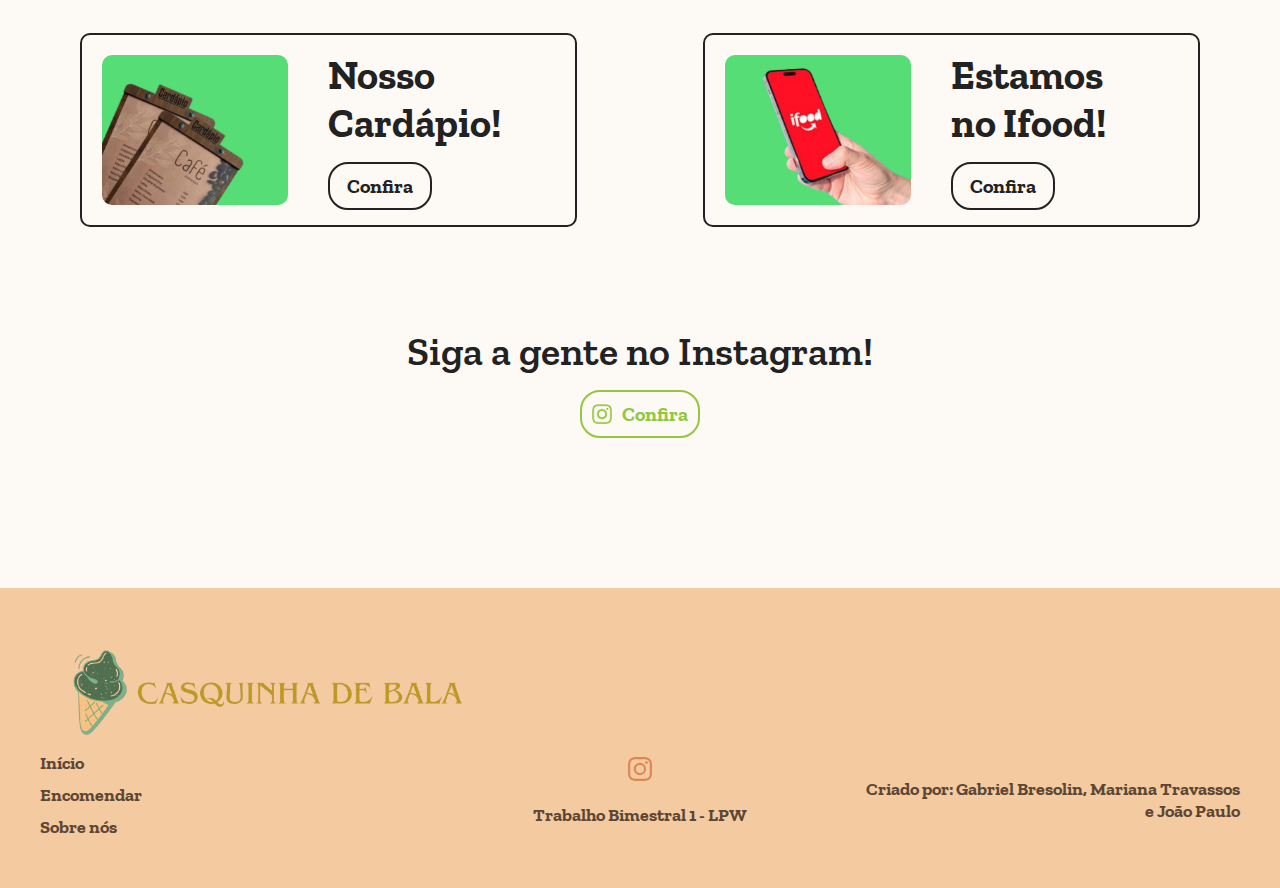
==== commit e7699dae: "ultimos ajustes" ====
--- a/index.html
+++ b/index.html
@@ -20,7 +20,7 @@
         </a>
         <div class="nav-container">
             <ul class="nav-bar">
-                <li><a id="atual" href="index.html">Início</a></li>
+                <li><a href="index.html">Início</a></li>
                 <li><a href="cardapio.html">Cardápio</a></li>
                 <li><a href="quemsomos.html">Quem somos</a></li>
                 <li><a href="localização.html">Localização</a></li>
@@ -33,18 +33,18 @@
             <button class="carousel-button prev">&#10094;</button>
             <div class="carousel">
                 <div class="carousel-slides">
-                    <a href="pagina1.html" class="carousel-slide">
+                    <div class="carousel-slide">
                         <img src="./Imagens/Carrosel/Slide1.png" alt="Promoção 1">
-                    </a>
-                    <a href="pagina2.html" class="carousel-slide">
+                    </div>
+                    <div class="carousel-slide">
                         <img src="./Imagens/Carrosel/Slide2.jpg" alt="Promoção 2">
-                    </a>
-                    <a href="pagina3.html" class="carousel-slide">
+                    </div>
+                    <div class="carousel-slide">
                         <img src="./Imagens/Carrosel/Slide3.jpg" alt="Promoção 3">
-                    </a>
-                    <a href="pagina4.html" class="carousel-slide">
+                    </div>
+                    <div class="carousel-slide">
                         <img src="./Imagens/Carrosel/Slide4.jpg" alt="Promoção 4">
-                    </a>
+                    </div>
                 </div>
             </div>
             <button class="carousel-button next">&#10095;</button>
@@ -64,17 +64,17 @@
                 <div class="product-item">
                     <img src="./Imagens/Produtos/Sorvetes.jpg" alt="Produto 1">
                     <div class="product-text">Sorvetes</div>
-                    <a href="#" class="product-button">Confira</a>
+                    <a href="cardapio.html" class="product-button">Confira</a>
                 </div>
                 <div class="product-item">
                     <img src="./Imagens/Produtos/Confeitaria.png" alt="Produto 2">
                     <div class="product-text">Confeitaria</div>
-                    <a href="#" class="product-button">Confira</a>
+                    <a href="cardapio.html#confeitaria" class="product-button">Confira</a>
                 </div>
                 <div class="product-item">
                     <img src="./Imagens/Produtos/Bebidas.png" alt="Produto 3">
                     <div class="product-text">Bebidas</div>
-                    <a href="#" class="product-button">Confira</a>
+                    <a href="cardapio.html#bebidas" class="product-button">Confira</a>
                 </div>
             </div>
         </section>
@@ -89,7 +89,7 @@
                         <h2>Sobre nós</h2>
                     </div>
                     <p>Criada por três amigos, desde 2024 a Casquinha de bala oferece sorvetes, doces e bebidas de qualidade, produzidos com ingredientes selecionados e com sabores pensados para surpreender.</p>
-                    <a href="#" class="about-button">Conheça mais sobre a Casquinha de bala</a>
+                    <a href="quemsomos.html" class="about-button">Conheça mais sobre a Casquinha de bala</a>
                 </div>
             </div>
         </section>
@@ -98,7 +98,7 @@
                 <img src="./Imagens/Anuncios/Cardapio.png" alt="Anúncio 1" class="ad-image">
                 <div class="ad-text">
                     <h3>Nosso Cardápio!</h3>
-                    <a href="#" class="ad-button">Confira</a>
+                    <a href="cardapio.html" class="ad-button">Confira</a>
                 </div>
             </div>
             <div class="ad-box">
@@ -111,16 +111,13 @@
         </section>
         <section class="instagram-section">
             <p>Siga a gente no Instagram!</p>
-            <a href="https://www.instagram.com" class="instagram-button">
+            <a href="https://www.instagram.com/casquinhadebalasorveteria/" class="instagram-button">
                 <img src="./Imagens/Instagram/InstagramLogo.png" alt="Instagram">
                 Confira
             </a>
         </section>
     </main>
     <footer class="custom-footer">
-        <div class="overlay-image2">
-            <img src="./Imagens/Footer/ShapeFooter.png" alt="Imagem sobreposta2">
-        </div>
         <div class="logo-footer">
             <img src="./Imagens/Header/LogoHeader.png">
         </div>
@@ -134,7 +131,7 @@
             </div>
             <div class="footer-center">
                 <div class="social-icons">
-                    <a href="https://www.instagram.com"><svg xmlns="http://www.w3.org/2000/svg" width="24" height="24" fill="#de8756"
+                    <a href="https://www.instagram.com/casquinhadebalasorveteria/"><svg xmlns="http://www.w3.org/2000/svg" width="24" height="24" fill="#de8756"
                             class="bi bi-instagram" viewBox="0 0 16 16">
                             <path
                                 d="M8 0C5.829 0 5.556.01 4.703.048 3.85.088 3.269.222 2.76.42a3.9 3.9 0 0 0-1.417.923A3.9 3.9 0 0 0 .42 2.76C.222 3.268.087 3.85.048 4.7.01 5.555 0 5.827 0 8.001c0 2.172.01 2.444.048 3.297.04.852.174 1.433.372 1.942.205.526.478.972.923 1.417.444.445.89.719 1.416.923.51.198 1.09.333 1.942.372C5.555 15.99 5.827 16 8 16s2.444-.01 3.298-.048c.851-.04 1.434-.174 1.943-.372a3.9 3.9 0 0 0 1.416-.923c.445-.445.718-.891.923-1.417.197-.509.332-1.09.372-1.942C15.99 10.445 16 10.173 16 8s-.01-2.445-.048-3.299c-.04-.851-.175-1.433-.372-1.941a3.9 3.9 0 0 0-.923-1.417A3.9 3.9 0 0 0 13.24.42c-.51-.198-1.092-.333-1.943-.372C10.443.01 10.172 0 7.998 0zm-.717 1.442h.718c2.136 0 2.389.007 3.232.046.78.035 1.204.166 1.486.275.373.145.64.319.92.599s.453.546.598.92c.11.281.24.705.275 1.485.039.843.047 1.096.047 3.231s-.008 2.389-.047 3.232c-.035.78-.166 1.203-.275 1.485a2.5 2.5 0 0 1-.599.919c-.28.28-.546.453-.92.598-.28.11-.704.24-1.485.276-.843.038-1.096.047-3.232.047s-2.39-.009-3.233-.047c-.78-.036-1.203-.166-1.485-.276a2.5 2.5 0 0 1-.92-.598 2.5 2.5 0 0 1-.6-.92c-.109-.281-.24-.705-.275-1.485-.038-.843-.046-1.096-.046-3.233s.008-2.388.046-3.231c.036-.78.166-1.204.276-1.486.145-.373.319-.64.599-.92s.546-.453.92-.598c.282-.11.705-.24 1.485-.276.738-.034 1.024-.044 2.515-.045zm4.988 1.328a.96.96 0 1 0 0 1.92.96.96 0 0 0 0-1.92m-4.27 1.122a4.109 4.109 0 1 0 0 8.217 4.109 4.109 0 0 0 0-8.217m0 1.441a2.667 2.667 0 1 1 0 5.334 2.667 2.667 0 0 1 0-5.334" />
--- a/styles.css
+++ b/styles.css
@@ -402,15 +402,6 @@
     margin-right: 10px;
 }
 
-.overlay-image2 {
-    position: absolute;
-    margin-top: -74px;
-    margin-left: 800px;
-    height: 80px;
-    max-height: 100%;
-    overflow: hidden;
-    z-index: 5;
-}
 
 .custom-footer {
 background-color: #F4CAA0;
